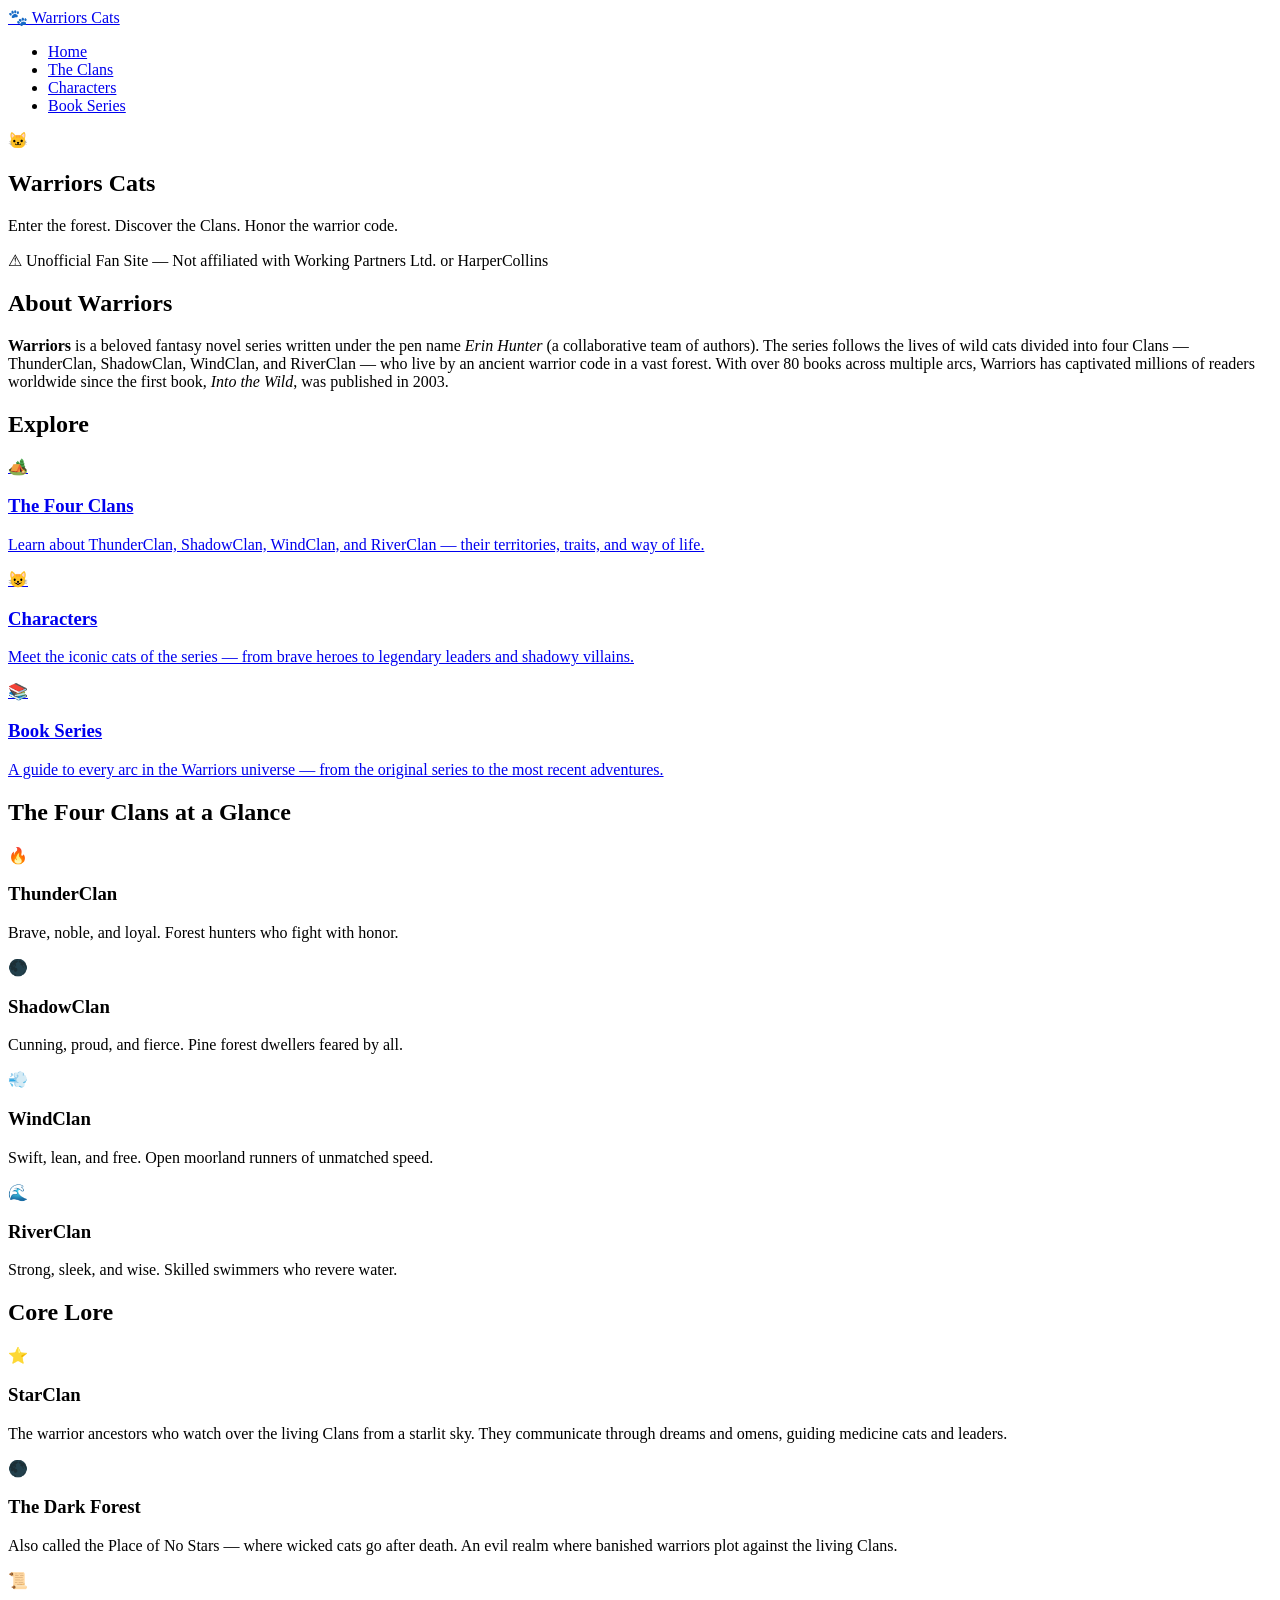
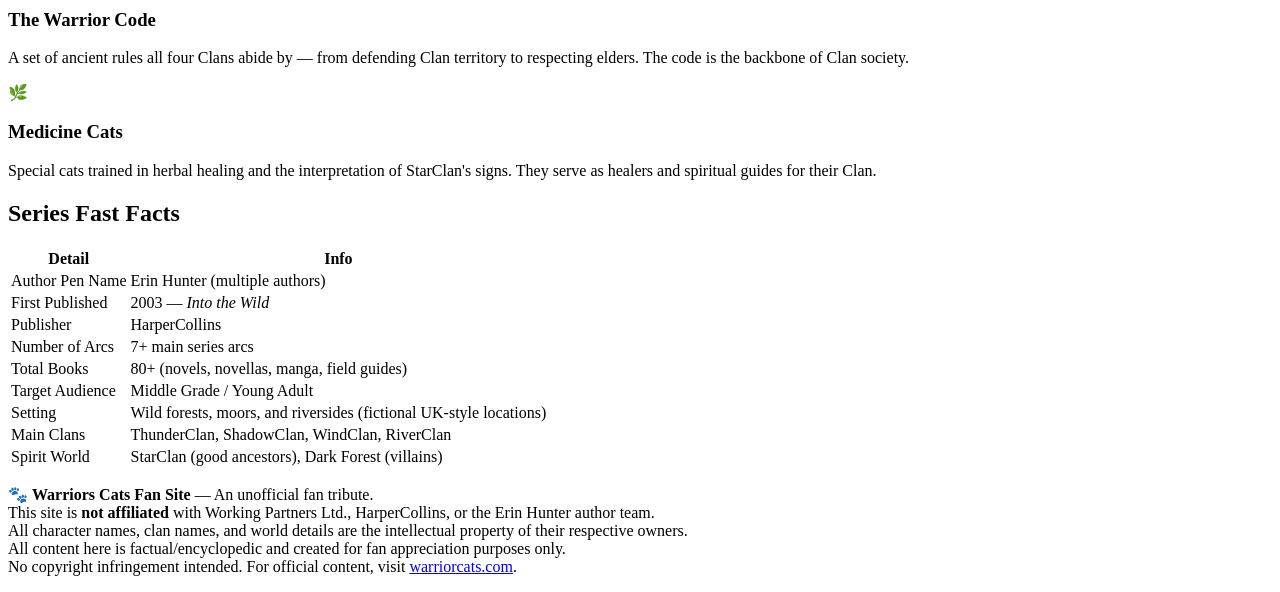
==== index.html @ 708c896c "Add Warriors Cats fan site files" ====
<!DOCTYPE html>
<html lang="en">
<head>
  <meta charset="UTF-8" />
  <meta name="viewport" content="width=device-width, initial-scale=1.0" />
  <title>Warriors Cats — Unofficial Fan Site</title>
  <link rel="stylesheet" href="style.css" />
</head>
<body>

  <!-- ======= HEADER / NAV ======= -->
  <header>
    <nav>
      <a class="nav-logo" href="index.html">
        <span class="paw">🐾</span> Warriors Cats
      </a>
      <ul>
        <li><a href="index.html" class="active">Home</a></li>
        <li><a href="clans.html">The Clans</a></li>
        <li><a href="characters.html">Characters</a></li>
        <li><a href="books.html">Book Series</a></li>
      </ul>
    </nav>
  </header>

  <!-- ======= HERO ======= -->
  <section class="hero">
    <span class="hero-icon">🐱</span>
    <h1>Warriors Cats</h1>
    <p class="subtitle">
      Enter the forest. Discover the Clans. Honor the warrior code.
    </p>
    <span class="disclaimer-badge">⚠ Unofficial Fan Site — Not affiliated with Working Partners Ltd. or HarperCollins</span>
  </section>

  <!-- ======= MAIN CONTENT ======= -->
  <main>

    <!-- ABOUT -->
    <section>
      <h2 class="section-title">About Warriors</h2>
      <p class="intro-text">
        <strong class="text-amber">Warriors</strong> is a beloved fantasy novel series written under the pen name
        <em>Erin Hunter</em> (a collaborative team of authors). The series follows the lives of wild cats divided
        into four Clans — ThunderClan, ShadowClan, WindClan, and RiverClan — who live by an ancient warrior code
        in a vast forest. With over 80 books across multiple arcs, Warriors has captivated millions of readers
        worldwide since the first book, <em>Into the Wild</em>, was published in 2003.
      </p>
    </section>

    <!-- EXPLORE SECTIONS -->
    <section>
      <h2 class="section-title">Explore</h2>
      <div class="card-grid">
        <a class="card" href="clans.html">
          <span class="card-icon">🏕️</span>
          <h3>The Four Clans</h3>
          <p>Learn about ThunderClan, ShadowClan, WindClan, and RiverClan — their territories, traits, and way of life.</p>
        </a>
        <a class="card" href="characters.html">
          <span class="card-icon">😺</span>
          <h3>Characters</h3>
          <p>Meet the iconic cats of the series — from brave heroes to legendary leaders and shadowy villains.</p>
        </a>
        <a class="card" href="books.html">
          <span class="card-icon">📚</span>
          <h3>Book Series</h3>
          <p>A guide to every arc in the Warriors universe — from the original series to the most recent adventures.</p>
        </a>
      </div>
    </section>

    <!-- CLAN QUICK REFERENCE -->
    <section>
      <h2 class="section-title">The Four Clans at a Glance</h2>
      <div class="clan-banner">
        <div class="clan-tile thunder-tile">
          <span class="clan-emblem">🔥</span>
          <h3>ThunderClan</h3>
          <p>Brave, noble, and loyal. Forest hunters who fight with honor.</p>
        </div>
        <div class="clan-tile shadow-tile">
          <span class="clan-emblem">🌑</span>
          <h3>ShadowClan</h3>
          <p>Cunning, proud, and fierce. Pine forest dwellers feared by all.</p>
        </div>
        <div class="clan-tile wind-tile">
          <span class="clan-emblem">💨</span>
          <h3>WindClan</h3>
          <p>Swift, lean, and free. Open moorland runners of unmatched speed.</p>
        </div>
        <div class="clan-tile river-tile">
          <span class="clan-emblem">🌊</span>
          <h3>RiverClan</h3>
          <p>Strong, sleek, and wise. Skilled swimmers who revere water.</p>
        </div>
      </div>
    </section>

    <!-- KEY LORE -->
    <section>
      <h2 class="section-title">Core Lore</h2>
      <div class="card-grid">
        <div class="card">
          <span class="card-icon">⭐</span>
          <h3>StarClan</h3>
          <p>The warrior ancestors who watch over the living Clans from a starlit sky. They communicate through dreams and omens, guiding medicine cats and leaders.</p>
        </div>
        <div class="card">
          <span class="card-icon">🌑</span>
          <h3>The Dark Forest</h3>
          <p>Also called the Place of No Stars — where wicked cats go after death. An evil realm where banished warriors plot against the living Clans.</p>
        </div>
        <div class="card">
          <span class="card-icon">📜</span>
          <h3>The Warrior Code</h3>
          <p>A set of ancient rules all four Clans abide by — from defending Clan territory to respecting elders. The code is the backbone of Clan society.</p>
        </div>
        <div class="card">
          <span class="card-icon">🌿</span>
          <h3>Medicine Cats</h3>
          <p>Special cats trained in herbal healing and the interpretation of StarClan's signs. They serve as healers and spiritual guides for their Clan.</p>
        </div>
      </div>
    </section>

    <!-- FAST FACTS -->
    <section>
      <h2 class="section-title">Series Fast Facts</h2>
      <table class="info-table">
        <thead>
          <tr>
            <th>Detail</th>
            <th>Info</th>
          </tr>
        </thead>
        <tbody>
          <tr><td>Author Pen Name</td><td>Erin Hunter (multiple authors)</td></tr>
          <tr><td>First Published</td><td>2003 — <em>Into the Wild</em></td></tr>
          <tr><td>Publisher</td><td>HarperCollins</td></tr>
          <tr><td>Number of Arcs</td><td>7+ main series arcs</td></tr>
          <tr><td>Total Books</td><td>80+ (novels, novellas, manga, field guides)</td></tr>
          <tr><td>Target Audience</td><td>Middle Grade / Young Adult</td></tr>
          <tr><td>Setting</td><td>Wild forests, moors, and riversides (fictional UK-style locations)</td></tr>
          <tr><td>Main Clans</td><td>ThunderClan, ShadowClan, WindClan, RiverClan</td></tr>
          <tr><td>Spirit World</td><td>StarClan (good ancestors), Dark Forest (villains)</td></tr>
        </tbody>
      </table>
    </section>

  </main>

  <!-- ======= FOOTER ======= -->
  <footer>
    <p>
      🐾 <strong>Warriors Cats Fan Site</strong> — An unofficial fan tribute.<br />
      This site is <strong>not affiliated</strong> with Working Partners Ltd., HarperCollins, or the Erin Hunter author team.<br />
      All character names, clan names, and world details are the intellectual property of their respective owners.<br />
      All content here is factual/encyclopedic and created for fan appreciation purposes only.<br />
      No copyright infringement intended. For official content, visit
      <a href="https://www.warriorcats.com" target="_blank" rel="noopener">warriorcats.com</a>.
    </p>
  </footer>

</body>
</html>
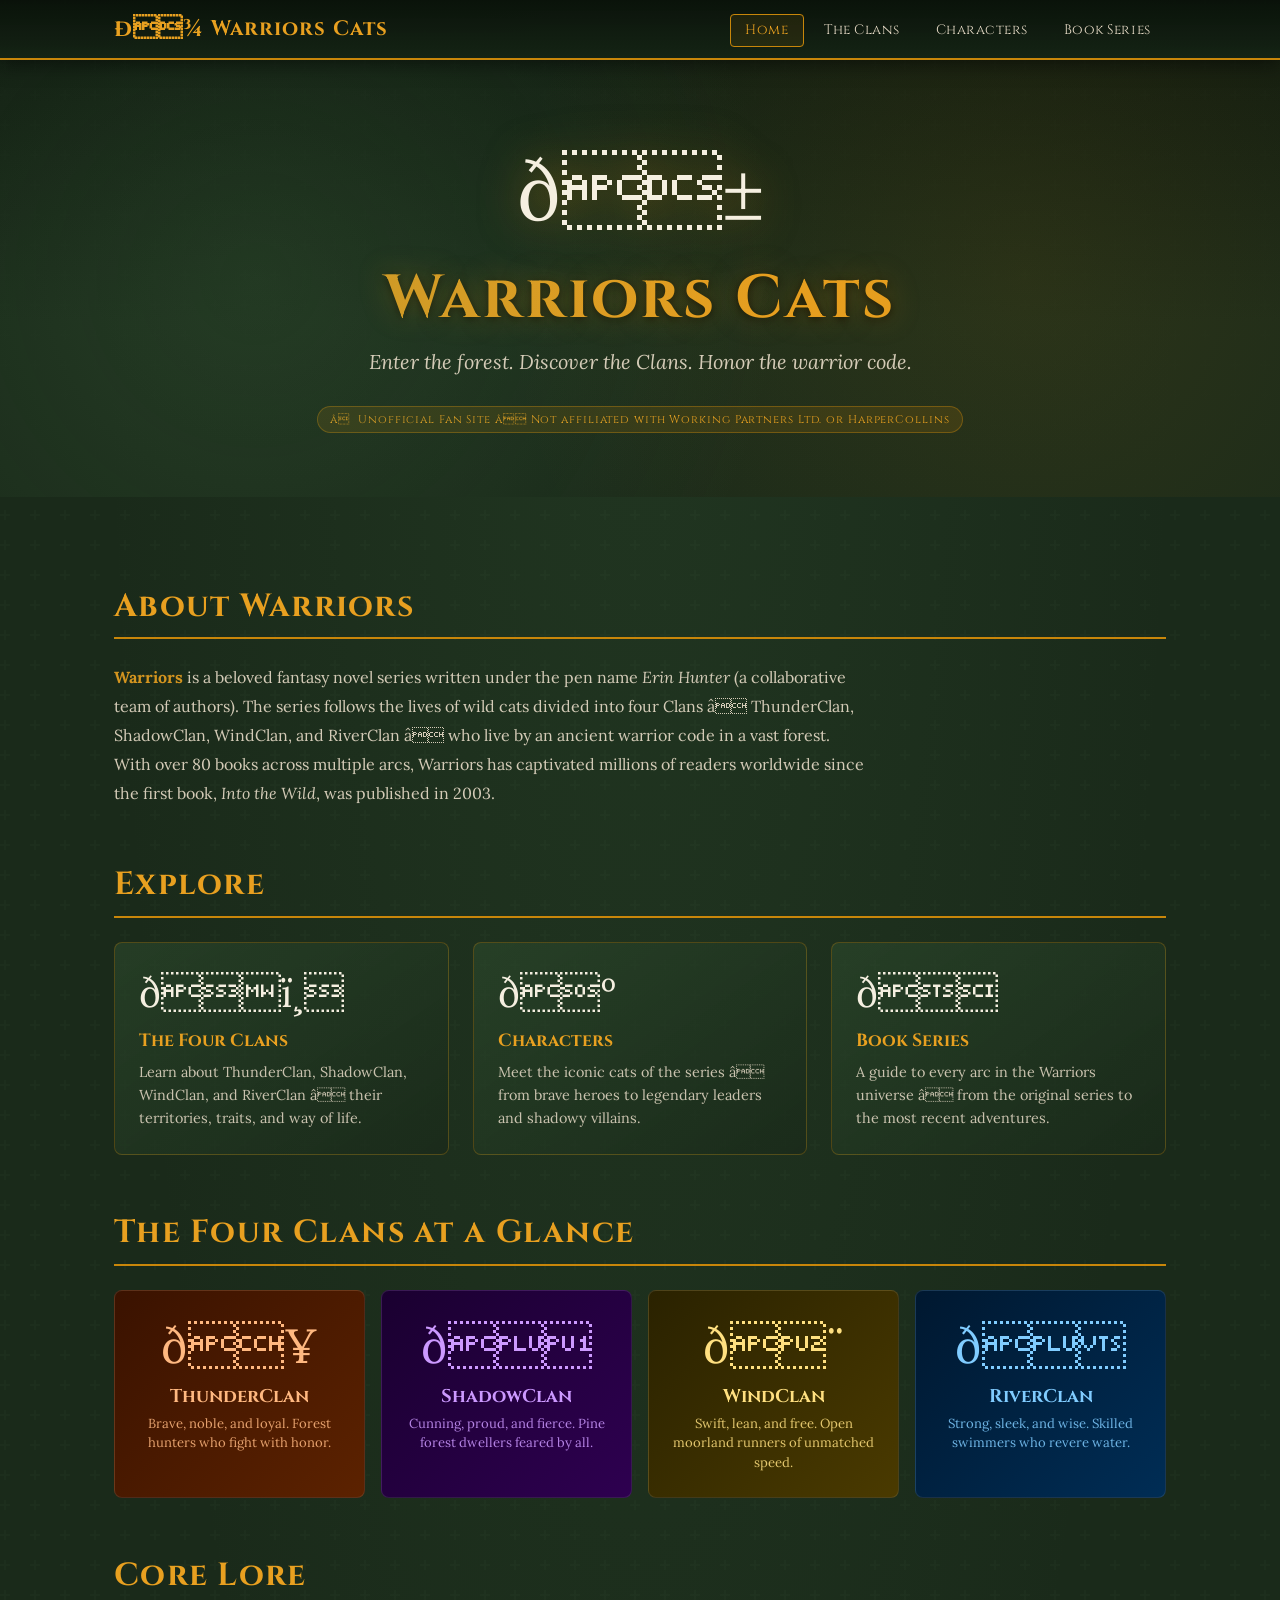
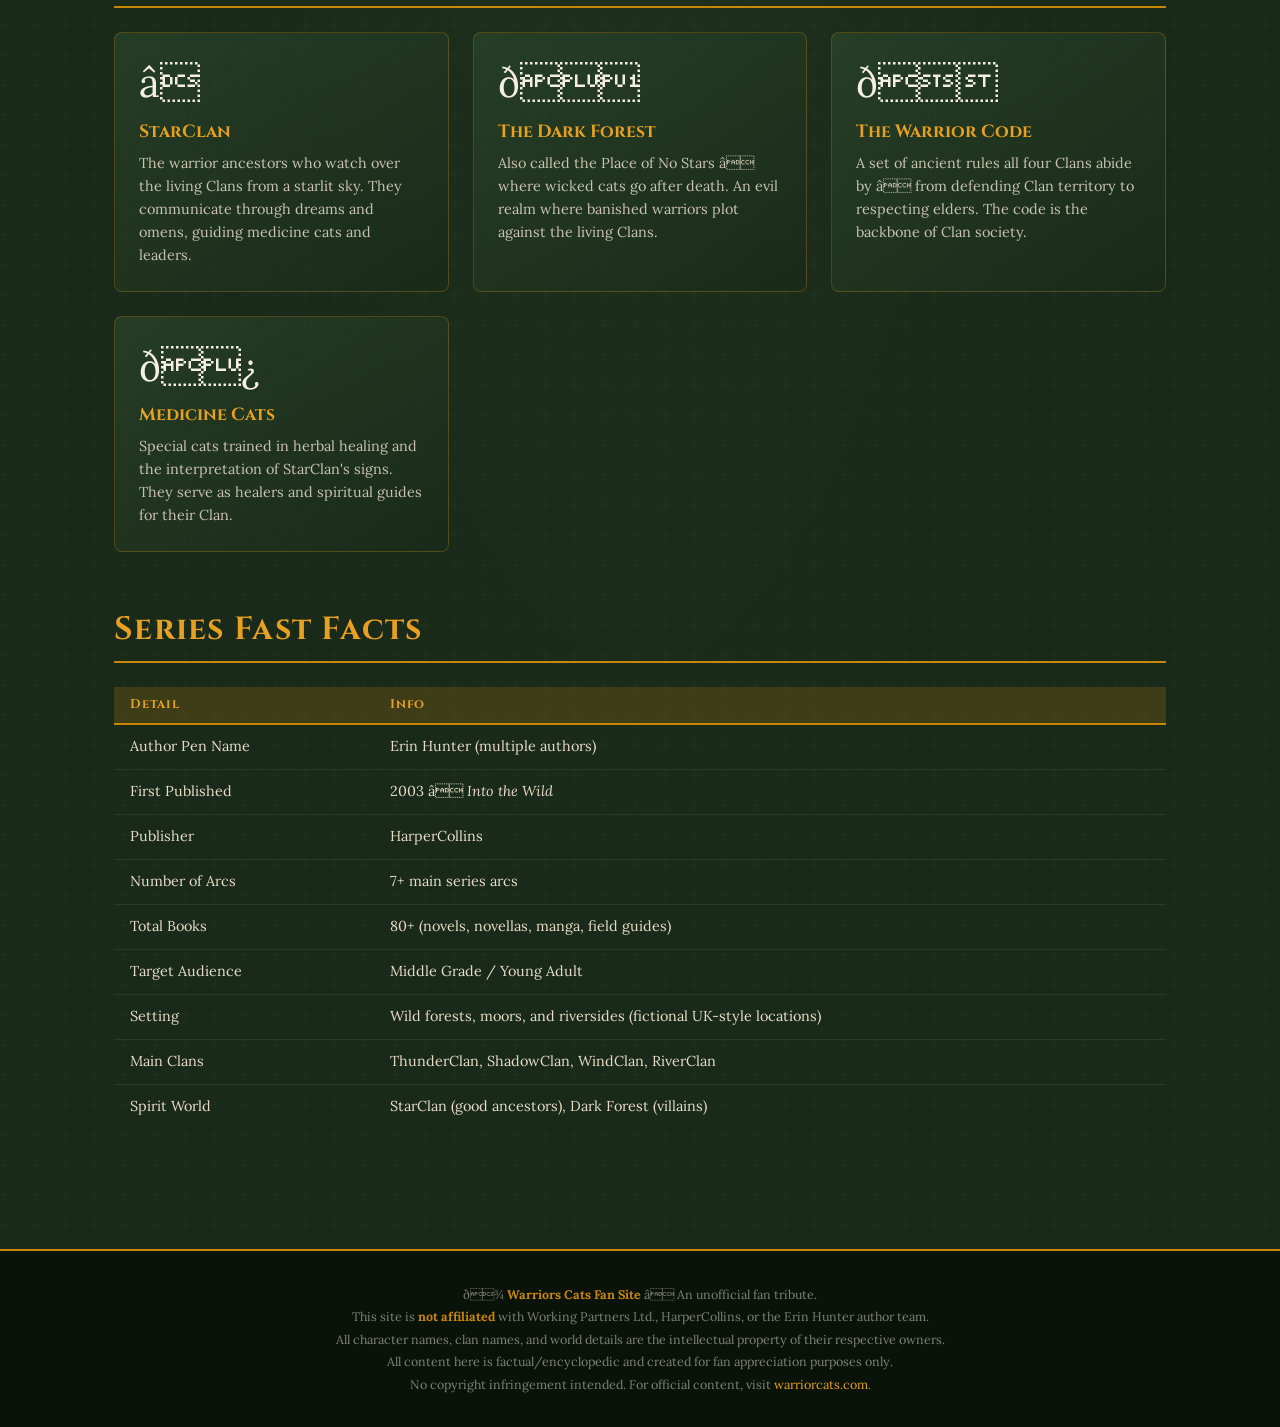
==== commit b1ce691c: "Remove cat emoji from hero; change ThunderClan emoji to ⚡" ====
--- a/index.html
+++ b/index.html
@@ -3,7 +3,7 @@
 <head>
   <meta charset="UTF-8" />
   <meta name="viewport" content="width=device-width, initial-scale=1.0" />
-  <title>Warriors Cats — Unofficial Fan Site</title>
+  <title>Warriors Cats â Unofficial Fan Site</title>
   <link rel="stylesheet" href="style.css" />
 </head>
 <body>
@@ -12,7 +12,7 @@
   <header>
     <nav>
       <a class="nav-logo" href="index.html">
-        <span class="paw">🐾</span> Warriors Cats
+        <span class="paw">ð¾</span> Warriors Cats
       </a>
       <ul>
         <li><a href="index.html" class="active">Home</a></li>
@@ -25,12 +25,12 @@
 
   <!-- ======= HERO ======= -->
   <section class="hero">
-    <span class="hero-icon">🐱</span>
+    <span class="hero-icon">ð±</span>
     <h1>Warriors Cats</h1>
     <p class="subtitle">
       Enter the forest. Discover the Clans. Honor the warrior code.
     </p>
-    <span class="disclaimer-badge">⚠ Unofficial Fan Site — Not affiliated with Working Partners Ltd. or HarperCollins</span>
+    <span class="disclaimer-badge">â  Unofficial Fan Site â Not affiliated with Working Partners Ltd. or HarperCollins</span>
   </section>
 
   <!-- ======= MAIN CONTENT ======= -->
@@ -42,7 +42,7 @@
       <p class="intro-text">
         <strong class="text-amber">Warriors</strong> is a beloved fantasy novel series written under the pen name
         <em>Erin Hunter</em> (a collaborative team of authors). The series follows the lives of wild cats divided
-        into four Clans — ThunderClan, ShadowClan, WindClan, and RiverClan — who live by an ancient warrior code
+        into four Clans â ThunderClan, ShadowClan, WindClan, and RiverClan â who live by an ancient warrior code
         in a vast forest. With over 80 books across multiple arcs, Warriors has captivated millions of readers
         worldwide since the first book, <em>Into the Wild</em>, was published in 2003.
       </p>
@@ -53,19 +53,19 @@
       <h2 class="section-title">Explore</h2>
       <div class="card-grid">
         <a class="card" href="clans.html">
-          <span class="card-icon">🏕️</span>
+          <span class="card-icon">ðï¸</span>
           <h3>The Four Clans</h3>
-          <p>Learn about ThunderClan, ShadowClan, WindClan, and RiverClan — their territories, traits, and way of life.</p>
+          <p>Learn about ThunderClan, ShadowClan, WindClan, and RiverClan â their territories, traits, and way of life.</p>
         </a>
         <a class="card" href="characters.html">
-          <span class="card-icon">😺</span>
+          <span class="card-icon">ðº</span>
           <h3>Characters</h3>
-          <p>Meet the iconic cats of the series — from brave heroes to legendary leaders and shadowy villains.</p>
+          <p>Meet the iconic cats of the series â from brave heroes to legendary leaders and shadowy villains.</p>
         </a>
         <a class="card" href="books.html">
-          <span class="card-icon">📚</span>
+          <span class="card-icon">ð</span>
           <h3>Book Series</h3>
-          <p>A guide to every arc in the Warriors universe — from the original series to the most recent adventures.</p>
+          <p>A guide to every arc in the Warriors universe â from the original series to the most recent adventures.</p>
         </a>
       </div>
     </section>
@@ -75,22 +75,22 @@
       <h2 class="section-title">The Four Clans at a Glance</h2>
       <div class="clan-banner">
         <div class="clan-tile thunder-tile">
-          <span class="clan-emblem">🔥</span>
+          <span class="clan-emblem">ð¥</span>
           <h3>ThunderClan</h3>
           <p>Brave, noble, and loyal. Forest hunters who fight with honor.</p>
         </div>
         <div class="clan-tile shadow-tile">
-          <span class="clan-emblem">🌑</span>
+          <span class="clan-emblem">ð</span>
           <h3>ShadowClan</h3>
           <p>Cunning, proud, and fierce. Pine forest dwellers feared by all.</p>
         </div>
         <div class="clan-tile wind-tile">
-          <span class="clan-emblem">💨</span>
+          <span class="clan-emblem">ð¨</span>
           <h3>WindClan</h3>
           <p>Swift, lean, and free. Open moorland runners of unmatched speed.</p>
         </div>
         <div class="clan-tile river-tile">
-          <span class="clan-emblem">🌊</span>
+          <span class="clan-emblem">ð</span>
           <h3>RiverClan</h3>
           <p>Strong, sleek, and wise. Skilled swimmers who revere water.</p>
         </div>
@@ -102,22 +102,22 @@
       <h2 class="section-title">Core Lore</h2>
       <div class="card-grid">
         <div class="card">
-          <span class="card-icon">⭐</span>
+          <span class="card-icon">â­</span>
           <h3>StarClan</h3>
           <p>The warrior ancestors who watch over the living Clans from a starlit sky. They communicate through dreams and omens, guiding medicine cats and leaders.</p>
         </div>
         <div class="card">
-          <span class="card-icon">🌑</span>
+          <span class="card-icon">ð</span>
           <h3>The Dark Forest</h3>
-          <p>Also called the Place of No Stars — where wicked cats go after death. An evil realm where banished warriors plot against the living Clans.</p>
+          <p>Also called the Place of No Stars â where wicked cats go after death. An evil realm where banished warriors plot against the living Clans.</p>
         </div>
         <div class="card">
-          <span class="card-icon">📜</span>
+          <span class="card-icon">ð</span>
           <h3>The Warrior Code</h3>
-          <p>A set of ancient rules all four Clans abide by — from defending Clan territory to respecting elders. The code is the backbone of Clan society.</p>
+          <p>A set of ancient rules all four Clans abide by â from defending Clan territory to respecting elders. The code is the backbone of Clan society.</p>
         </div>
         <div class="card">
-          <span class="card-icon">🌿</span>
+          <span class="card-icon">ð¿</span>
           <h3>Medicine Cats</h3>
           <p>Special cats trained in herbal healing and the interpretation of StarClan's signs. They serve as healers and spiritual guides for their Clan.</p>
         </div>
@@ -136,7 +136,7 @@
         </thead>
         <tbody>
           <tr><td>Author Pen Name</td><td>Erin Hunter (multiple authors)</td></tr>
-          <tr><td>First Published</td><td>2003 — <em>Into the Wild</em></td></tr>
+          <tr><td>First Published</td><td>2003 â <em>Into the Wild</em></td></tr>
           <tr><td>Publisher</td><td>HarperCollins</td></tr>
           <tr><td>Number of Arcs</td><td>7+ main series arcs</td></tr>
           <tr><td>Total Books</td><td>80+ (novels, novellas, manga, field guides)</td></tr>
@@ -153,7 +153,7 @@
   <!-- ======= FOOTER ======= -->
   <footer>
     <p>
-      🐾 <strong>Warriors Cats Fan Site</strong> — An unofficial fan tribute.<br />
+      ð¾ <strong>Warriors Cats Fan Site</strong> â An unofficial fan tribute.<br />
       This site is <strong>not affiliated</strong> with Working Partners Ltd., HarperCollins, or the Erin Hunter author team.<br />
       All character names, clan names, and world details are the intellectual property of their respective owners.<br />
       All content here is factual/encyclopedic and created for fan appreciation purposes only.<br />
--- a/style.css
+++ b/style.css
@@ -0,0 +1,464 @@
+/* ============================================
+   Warriors Cats Fan Site — Shared Stylesheet
+   Unofficial Fan Site | Not affiliated with
+   Working Partners Ltd. or HarperCollins
+   ============================================ */
+
+@import url('https://fonts.googleapis.com/css2?family=Cinzel:wght@400;600;700&family=Lora:ital,wght@0,400;0,600;1,400&display=swap');
+
+/* ---- CSS Variables ---- */
+:root {
+  --forest-dark: #1a2a1a;
+  --forest-mid: #2d4a2d;
+  --forest-light: #4a7c4a;
+  --amber: #c8860a;
+  --amber-light: #e8a020;
+  --cream: #f5efe0;
+  --parchment: #e8dcc8;
+  --text-dark: #1c1408;
+  --text-mid: #3a2e1a;
+  --thunder: #e85c00;
+  --shadow: #4a0080;
+  --wind: #c8a000;
+  --river: #0066aa;
+  --starClan: #8866cc;
+}
+
+/* ---- Reset & Base ---- */
+*, *::before, *::after { box-sizing: border-box; margin: 0; padding: 0; }
+
+html { scroll-behavior: smooth; }
+
+body {
+  font-family: 'Lora', Georgia, serif;
+  background-color: var(--forest-dark);
+  color: var(--cream);
+  min-height: 100vh;
+  background-image:
+    radial-gradient(ellipse at top, rgba(74, 124, 74, 0.15) 0%, transparent 60%),
+    url("data:image/svg+xml,%3Csvg width='60' height='60' viewBox='0 0 60 60' xmlns='http://www.w3.org/2000/svg'%3E%3Cg fill='none' fill-rule='evenodd'%3E%3Cg fill='%234a7c4a' fill-opacity='0.05'%3E%3Cpath d='M36 34v-4h-2v4h-4v2h4v4h2v-4h4v-2h-4zm0-30V0h-2v4h-4v2h4v4h2V6h4V4h-4zM6 34v-4H4v4H0v2h4v4h2v-4h4v-2H6zM6 4V0H4v4H0v2h4v4h2V6h4V4H6z'/%3E%3C/g%3E%3C/g%3E%3C/svg%3E");
+}
+
+/* ---- Navigation ---- */
+header {
+  background: linear-gradient(180deg, rgba(10,18,10,0.98) 0%, rgba(20,35,20,0.95) 100%);
+  border-bottom: 2px solid var(--amber);
+  position: sticky;
+  top: 0;
+  z-index: 100;
+  box-shadow: 0 4px 20px rgba(0,0,0,0.5);
+}
+
+nav {
+  max-width: 1100px;
+  margin: 0 auto;
+  display: flex;
+  align-items: center;
+  justify-content: space-between;
+  padding: 0.8rem 1.5rem;
+  flex-wrap: wrap;
+  gap: 0.5rem;
+}
+
+.nav-logo {
+  font-family: 'Cinzel', serif;
+  font-size: 1.3rem;
+  font-weight: 700;
+  color: var(--amber-light);
+  text-decoration: none;
+  letter-spacing: 0.05em;
+  display: flex;
+  align-items: center;
+  gap: 0.5rem;
+}
+
+.nav-logo .paw { font-size: 1.5rem; }
+
+nav ul {
+  list-style: none;
+  display: flex;
+  gap: 0.3rem;
+  flex-wrap: wrap;
+}
+
+nav ul li a {
+  text-decoration: none;
+  color: var(--parchment);
+  font-family: 'Cinzel', serif;
+  font-size: 0.85rem;
+  letter-spacing: 0.04em;
+  padding: 0.4rem 0.9rem;
+  border-radius: 4px;
+  transition: all 0.25s ease;
+  border: 1px solid transparent;
+}
+
+nav ul li a:hover,
+nav ul li a.active {
+  color: var(--amber-light);
+  border-color: var(--amber);
+  background: rgba(200, 134, 10, 0.1);
+}
+
+/* ---- Hero Banner ---- */
+.hero {
+  position: relative;
+  text-align: center;
+  padding: 5rem 1.5rem 4rem;
+  background: linear-gradient(180deg,
+    rgba(10,18,10,0.6) 0%,
+    rgba(26,42,26,0.8) 60%,
+    var(--forest-dark) 100%);
+  overflow: hidden;
+}
+
+.hero::before {
+  content: '';
+  position: absolute;
+  inset: 0;
+  background:
+    radial-gradient(circle at 20% 50%, rgba(74,124,74,0.2) 0%, transparent 50%),
+    radial-gradient(circle at 80% 50%, rgba(200,134,10,0.1) 0%, transparent 50%);
+  pointer-events: none;
+}
+
+.hero-icon {
+  font-size: 5rem;
+  display: block;
+  margin-bottom: 1rem;
+  filter: drop-shadow(0 0 20px rgba(200,134,10,0.5));
+  animation: float 4s ease-in-out infinite;
+}
+
+@keyframes float {
+  0%, 100% { transform: translateY(0); }
+  50% { transform: translateY(-10px); }
+}
+
+.hero h1 {
+  font-family: 'Cinzel', serif;
+  font-size: clamp(2rem, 6vw, 3.8rem);
+  font-weight: 700;
+  color: var(--amber-light);
+  text-shadow: 0 0 30px rgba(200,134,10,0.4), 0 2px 8px rgba(0,0,0,0.8);
+  margin-bottom: 0.6rem;
+  letter-spacing: 0.05em;
+}
+
+.hero .subtitle {
+  font-size: clamp(1rem, 2.5vw, 1.25rem);
+  color: var(--parchment);
+  font-style: italic;
+  max-width: 600px;
+  margin: 0 auto 1.5rem;
+  opacity: 0.9;
+}
+
+.disclaimer-badge {
+  display: inline-block;
+  background: rgba(200,134,10,0.15);
+  border: 1px solid rgba(200,134,10,0.4);
+  color: var(--amber-light);
+  font-size: 0.7rem;
+  font-family: 'Cinzel', serif;
+  letter-spacing: 0.08em;
+  padding: 0.3rem 0.8rem;
+  border-radius: 20px;
+  margin-top: 0.5rem;
+}
+
+/* ---- Main Content ---- */
+main {
+  max-width: 1100px;
+  margin: 0 auto;
+  padding: 2rem 1.5rem 4rem;
+}
+
+section {
+  margin-bottom: 3.5rem;
+}
+
+.section-title {
+  font-family: 'Cinzel', serif;
+  font-size: clamp(1.4rem, 3vw, 2rem);
+  color: var(--amber-light);
+  border-bottom: 2px solid var(--amber);
+  padding-bottom: 0.6rem;
+  margin-bottom: 1.5rem;
+  letter-spacing: 0.04em;
+}
+
+/* ---- Cards ---- */
+.card-grid {
+  display: grid;
+  grid-template-columns: repeat(auto-fill, minmax(260px, 1fr));
+  gap: 1.5rem;
+}
+
+.card {
+  background: linear-gradient(145deg, rgba(45,74,45,0.6), rgba(26,42,26,0.8));
+  border: 1px solid rgba(200,134,10,0.3);
+  border-radius: 8px;
+  padding: 1.5rem;
+  transition: all 0.3s ease;
+  text-decoration: none;
+  color: inherit;
+  display: block;
+}
+
+.card:hover {
+  border-color: var(--amber);
+  transform: translateY(-4px);
+  box-shadow: 0 8px 30px rgba(0,0,0,0.4), 0 0 20px rgba(200,134,10,0.15);
+  background: linear-gradient(145deg, rgba(60,100,60,0.7), rgba(40,60,40,0.9));
+}
+
+.card-icon { font-size: 2.5rem; margin-bottom: 0.7rem; display: block; }
+
+.card h3 {
+  font-family: 'Cinzel', serif;
+  font-size: 1.1rem;
+  color: var(--amber-light);
+  margin-bottom: 0.5rem;
+}
+
+.card p {
+  font-size: 0.9rem;
+  color: var(--parchment);
+  line-height: 1.6;
+  opacity: 0.85;
+}
+
+/* ---- Clan Color Accents ---- */
+.clan-thunder { border-left: 4px solid var(--thunder); }
+.clan-shadow  { border-left: 4px solid var(--shadow); }
+.clan-wind    { border-left: 4px solid var(--wind); }
+.clan-river   { border-left: 4px solid var(--river); }
+.clan-star    { border-left: 4px solid var(--starClan); }
+
+/* ---- Clan Banner ---- */
+.clan-banner {
+  display: grid;
+  grid-template-columns: repeat(auto-fill, minmax(220px, 1fr));
+  gap: 1rem;
+  margin-bottom: 2rem;
+}
+
+.clan-tile {
+  border-radius: 8px;
+  padding: 1.5rem 1.2rem;
+  text-align: center;
+  border: 1px solid rgba(255,255,255,0.1);
+  transition: transform 0.2s ease, box-shadow 0.2s ease;
+}
+
+.clan-tile:hover {
+  transform: scale(1.03);
+  box-shadow: 0 6px 20px rgba(0,0,0,0.5);
+}
+
+.clan-tile .clan-emblem { font-size: 3rem; display: block; margin-bottom: 0.5rem; }
+.clan-tile h3 { font-family: 'Cinzel', serif; font-size: 1.15rem; margin-bottom: 0.3rem; }
+.clan-tile p  { font-size: 0.82rem; opacity: 0.85; line-height: 1.5; }
+
+.thunder-tile { background: linear-gradient(135deg, #3a1200, #5c2200); color: #ffb880; }
+.shadow-tile  { background: linear-gradient(135deg, #1a0030, #2e0050); color: #cc99ff; }
+.wind-tile    { background: linear-gradient(135deg, #2a2200, #4a3a00); color: #ffe080; }
+.river-tile   { background: linear-gradient(135deg, #001830, #002d55); color: #80ccff; }
+
+/* ---- Info Table ---- */
+.info-table {
+  width: 100%;
+  border-collapse: collapse;
+  font-size: 0.9rem;
+}
+
+.info-table th {
+  font-family: 'Cinzel', serif;
+  background: rgba(200,134,10,0.2);
+  color: var(--amber-light);
+  padding: 0.6rem 1rem;
+  text-align: left;
+  border-bottom: 2px solid var(--amber);
+  font-size: 0.8rem;
+  letter-spacing: 0.06em;
+}
+
+.info-table td {
+  padding: 0.7rem 1rem;
+  border-bottom: 1px solid rgba(255,255,255,0.07);
+  color: var(--parchment);
+  vertical-align: top;
+  line-height: 1.5;
+}
+
+.info-table tr:last-child td { border-bottom: none; }
+.info-table tr:hover td { background: rgba(255,255,255,0.03); }
+
+/* ---- Character Profile Card ---- */
+.char-grid {
+  display: grid;
+  grid-template-columns: repeat(auto-fill, minmax(280px, 1fr));
+  gap: 1.5rem;
+}
+
+.char-card {
+  background: rgba(30, 48, 30, 0.8);
+  border: 1px solid rgba(200,134,10,0.3);
+  border-radius: 10px;
+  padding: 1.4rem;
+  transition: all 0.3s ease;
+}
+
+.char-card:hover {
+  border-color: var(--amber);
+  box-shadow: 0 6px 24px rgba(0,0,0,0.4);
+  transform: translateY(-3px);
+}
+
+.char-header {
+  display: flex;
+  align-items: center;
+  gap: 1rem;
+  margin-bottom: 1rem;
+  padding-bottom: 0.8rem;
+  border-bottom: 1px solid rgba(200,134,10,0.2);
+}
+
+.char-emoji { font-size: 2.8rem; }
+
+.char-header h3 {
+  font-family: 'Cinzel', serif;
+  font-size: 1.05rem;
+  color: var(--amber-light);
+}
+
+.char-header .char-rank {
+  font-size: 0.75rem;
+  color: var(--parchment);
+  opacity: 0.7;
+  font-style: italic;
+}
+
+.char-facts { list-style: none; }
+
+.char-facts li {
+  display: flex;
+  gap: 0.5rem;
+  font-size: 0.85rem;
+  padding: 0.3rem 0;
+  color: var(--parchment);
+  border-bottom: 1px solid rgba(255,255,255,0.05);
+}
+
+.char-facts li:last-child { border-bottom: none; }
+
+.char-facts .label {
+  color: var(--amber);
+  font-weight: 600;
+  min-width: 80px;
+  flex-shrink: 0;
+}
+
+/* ---- Book Arc Cards ---- */
+.arc-card {
+  background: linear-gradient(145deg, rgba(45,74,45,0.5), rgba(20,35,20,0.8));
+  border: 1px solid rgba(200,134,10,0.25);
+  border-radius: 10px;
+  padding: 1.5rem;
+  margin-bottom: 1.5rem;
+}
+
+.arc-card h3 {
+  font-family: 'Cinzel', serif;
+  font-size: 1.2rem;
+  color: var(--amber-light);
+  margin-bottom: 0.3rem;
+}
+
+.arc-meta {
+  font-size: 0.8rem;
+  color: var(--amber);
+  font-style: italic;
+  margin-bottom: 0.8rem;
+}
+
+.arc-desc {
+  font-size: 0.9rem;
+  color: var(--parchment);
+  line-height: 1.7;
+  margin-bottom: 1rem;
+  opacity: 0.9;
+}
+
+.book-list {
+  display: flex;
+  flex-wrap: wrap;
+  gap: 0.4rem;
+}
+
+.book-tag {
+  background: rgba(200,134,10,0.15);
+  border: 1px solid rgba(200,134,10,0.35);
+  color: var(--parchment);
+  font-size: 0.75rem;
+  padding: 0.25rem 0.6rem;
+  border-radius: 4px;
+}
+
+/* ---- Footer ---- */
+footer {
+  background: rgba(10,18,10,0.95);
+  border-top: 2px solid var(--amber);
+  text-align: center;
+  padding: 2rem 1.5rem;
+  font-size: 0.78rem;
+  color: rgba(245,239,224,0.5);
+  line-height: 1.8;
+}
+
+footer strong { color: var(--amber); }
+
+footer a { color: var(--amber-light); text-decoration: none; }
+footer a:hover { text-decoration: underline; }
+
+/* ---- Utility ---- */
+.text-amber { color: var(--amber-light); }
+.text-italic { font-style: italic; }
+.mt-sm { margin-top: 0.8rem; }
+.mt-md { margin-top: 1.5rem; }
+
+.intro-text {
+  max-width: 750px;
+  line-height: 1.8;
+  color: var(--parchment);
+  font-size: 1rem;
+  opacity: 0.9;
+  margin-bottom: 2rem;
+}
+
+.tag {
+  display: inline-block;
+  font-size: 0.72rem;
+  font-family: 'Cinzel', serif;
+  letter-spacing: 0.06em;
+  padding: 0.2rem 0.6rem;
+  border-radius: 3px;
+  margin-right: 0.3rem;
+  margin-bottom: 0.3rem;
+}
+
+.tag-thunder { background: rgba(232,92,0,0.2);  color: #ff9955; border: 1px solid rgba(232,92,0,0.4); }
+.tag-shadow  { background: rgba(74,0,128,0.25); color: #cc88ff; border: 1px solid rgba(74,0,128,0.5); }
+.tag-wind    { background: rgba(200,160,0,0.2); color: #ffe080; border: 1px solid rgba(200,160,0,0.4); }
+.tag-river   { background: rgba(0,102,170,0.25); color: #66bbff; border: 1px solid rgba(0,102,170,0.5); }
+.tag-star    { background: rgba(136,102,204,0.2); color: #bb99ff; border: 1px solid rgba(136,102,204,0.4); }
+.tag-rogue   { background: rgba(100,80,60,0.3); color: #ccaa88; border: 1px solid rgba(100,80,60,0.5); }
+
+/* ---- Responsive ---- */
+@media (max-width: 600px) {
+  nav { flex-direction: column; align-items: flex-start; }
+  nav ul { gap: 0.2rem; }
+  .hero { padding: 3rem 1rem 2.5rem; }
+  .card-grid, .char-grid, .clan-banner { grid-template-columns: 1fr; }
+}
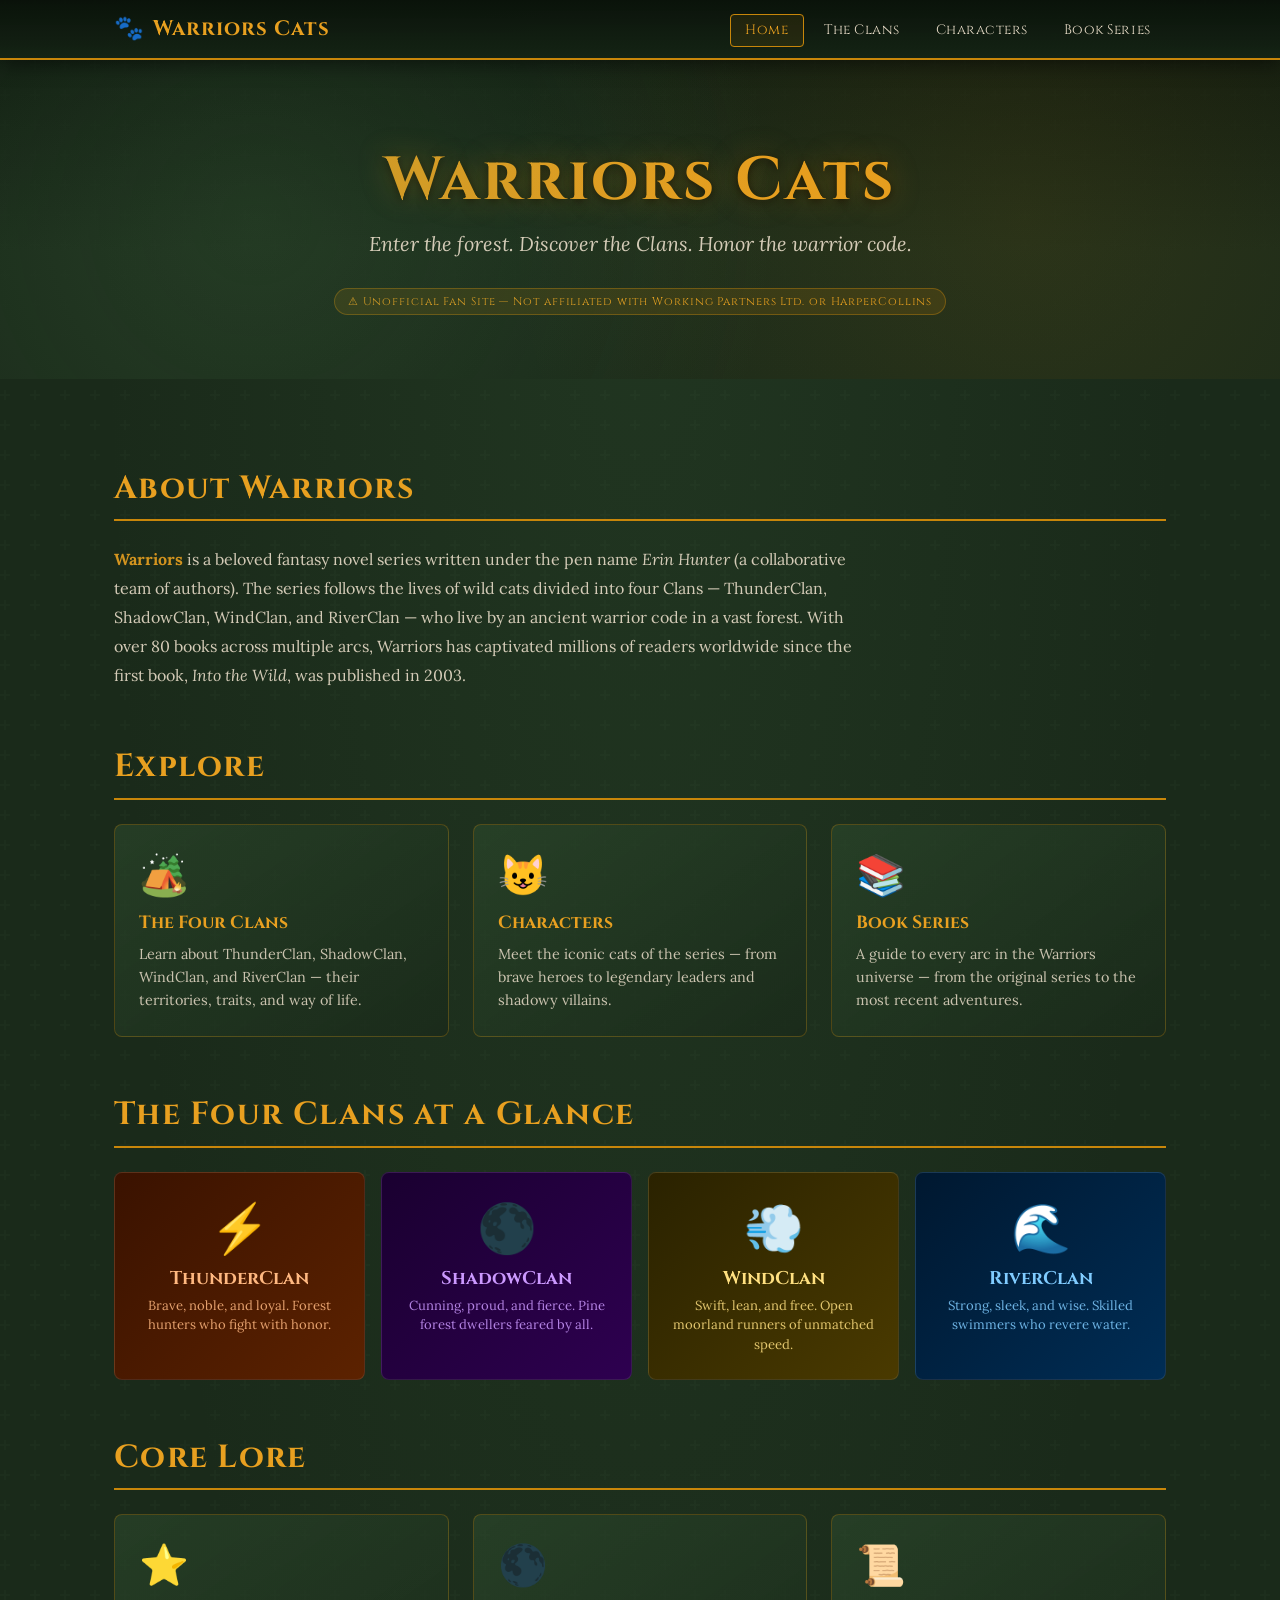
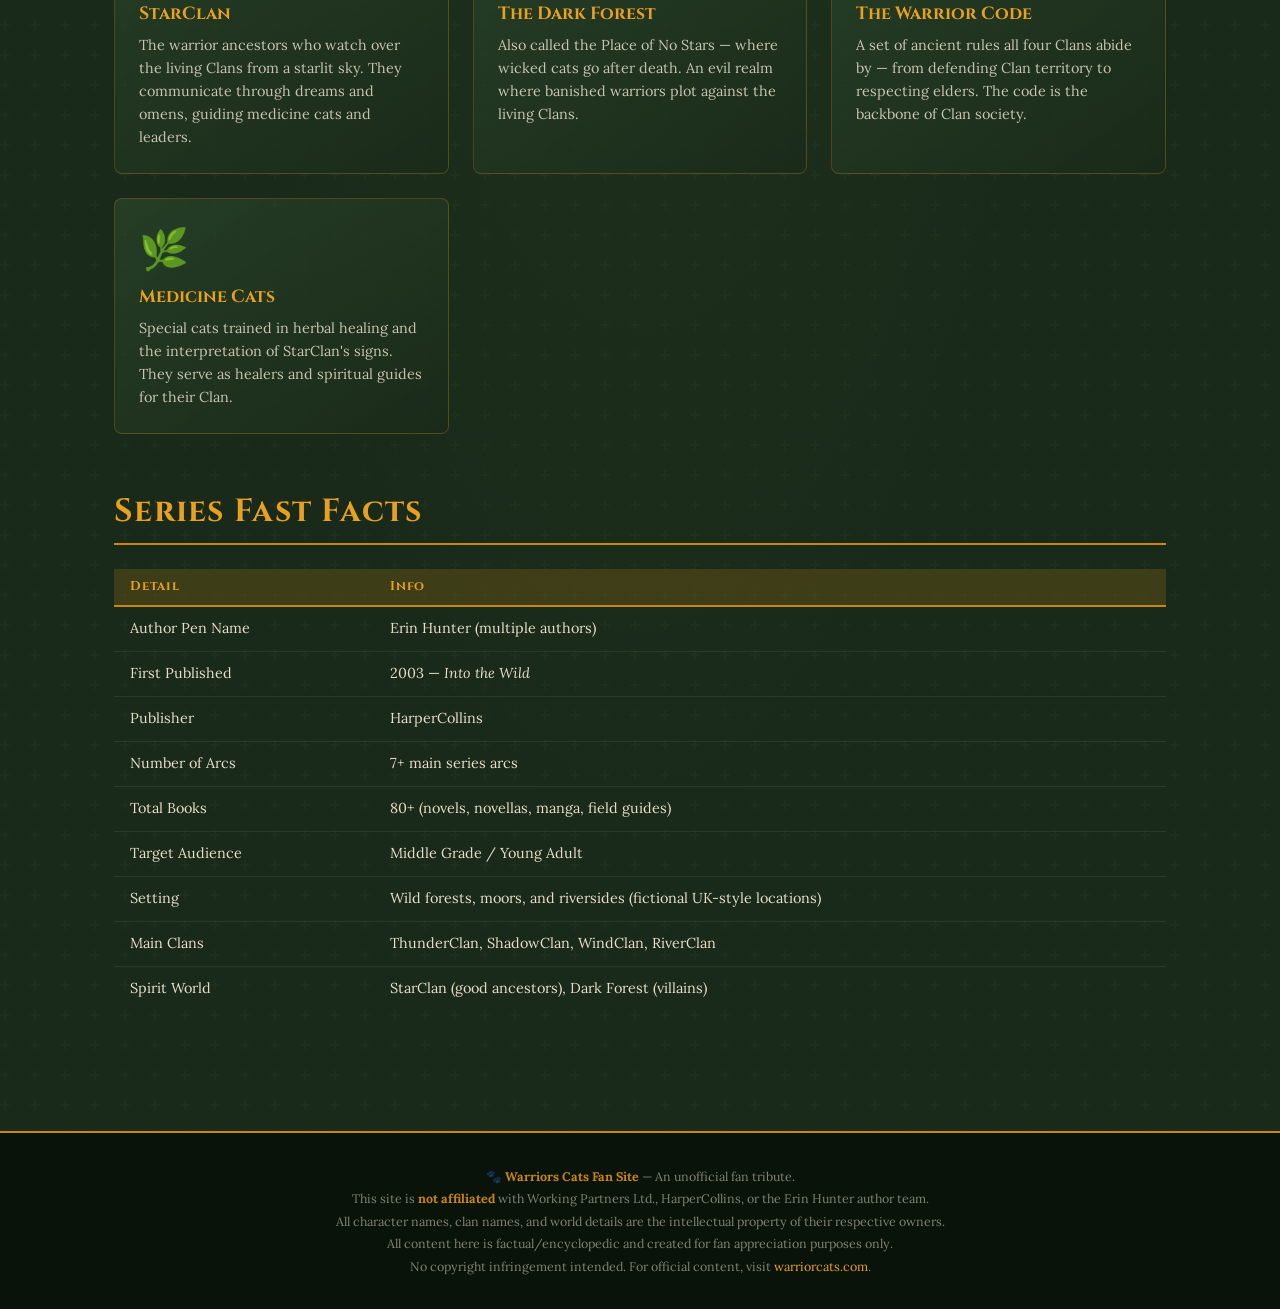
==== commit 4128b116: "Fix emojis: proper UTF-8 encoding" ====
--- a/index.html
+++ b/index.html
@@ -3,7 +3,7 @@
 <head>
   <meta charset="UTF-8" />
   <meta name="viewport" content="width=device-width, initial-scale=1.0" />
-  <title>Warriors Cats â Unofficial Fan Site</title>
+  <title>Warriors Cats — Unofficial Fan Site</title>
   <link rel="stylesheet" href="style.css" />
 </head>
 <body>
@@ -12,7 +12,7 @@
   <header>
     <nav>
       <a class="nav-logo" href="index.html">
-        <span class="paw">ð¾</span> Warriors Cats
+        <span class="paw">🐾</span> Warriors Cats
       </a>
       <ul>
         <li><a href="index.html" class="active">Home</a></li>
@@ -25,12 +25,11 @@
 
   <!-- ======= HERO ======= -->
   <section class="hero">
-    <span class="hero-icon">ð±</span>
     <h1>Warriors Cats</h1>
     <p class="subtitle">
       Enter the forest. Discover the Clans. Honor the warrior code.
     </p>
-    <span class="disclaimer-badge">â  Unofficial Fan Site â Not affiliated with Working Partners Ltd. or HarperCollins</span>
+    <span class="disclaimer-badge">⚠ Unofficial Fan Site — Not affiliated with Working Partners Ltd. or HarperCollins</span>
   </section>
 
   <!-- ======= MAIN CONTENT ======= -->
@@ -42,7 +41,7 @@
       <p class="intro-text">
         <strong class="text-amber">Warriors</strong> is a beloved fantasy novel series written under the pen name
         <em>Erin Hunter</em> (a collaborative team of authors). The series follows the lives of wild cats divided
-        into four Clans â ThunderClan, ShadowClan, WindClan, and RiverClan â who live by an ancient warrior code
+        into four Clans — ThunderClan, ShadowClan, WindClan, and RiverClan — who live by an ancient warrior code
         in a vast forest. With over 80 books across multiple arcs, Warriors has captivated millions of readers
         worldwide since the first book, <em>Into the Wild</em>, was published in 2003.
       </p>
@@ -53,19 +52,19 @@
       <h2 class="section-title">Explore</h2>
       <div class="card-grid">
         <a class="card" href="clans.html">
-          <span class="card-icon">ðï¸</span>
+          <span class="card-icon">🏕️</span>
           <h3>The Four Clans</h3>
-          <p>Learn about ThunderClan, ShadowClan, WindClan, and RiverClan â their territories, traits, and way of life.</p>
+          <p>Learn about ThunderClan, ShadowClan, WindClan, and RiverClan — their territories, traits, and way of life.</p>
         </a>
         <a class="card" href="characters.html">
-          <span class="card-icon">ðº</span>
+          <span class="card-icon">😺</span>
           <h3>Characters</h3>
-          <p>Meet the iconic cats of the series â from brave heroes to legendary leaders and shadowy villains.</p>
+          <p>Meet the iconic cats of the series — from brave heroes to legendary leaders and shadowy villains.</p>
         </a>
         <a class="card" href="books.html">
-          <span class="card-icon">ð</span>
+          <span class="card-icon">📚</span>
           <h3>Book Series</h3>
-          <p>A guide to every arc in the Warriors universe â from the original series to the most recent adventures.</p>
+          <p>A guide to every arc in the Warriors universe — from the original series to the most recent adventures.</p>
         </a>
       </div>
     </section>
@@ -75,22 +74,22 @@
       <h2 class="section-title">The Four Clans at a Glance</h2>
       <div class="clan-banner">
         <div class="clan-tile thunder-tile">
-          <span class="clan-emblem">ð¥</span>
+          <span class="clan-emblem">⚡</span>
           <h3>ThunderClan</h3>
           <p>Brave, noble, and loyal. Forest hunters who fight with honor.</p>
         </div>
         <div class="clan-tile shadow-tile">
-          <span class="clan-emblem">ð</span>
+          <span class="clan-emblem">🌑</span>
           <h3>ShadowClan</h3>
           <p>Cunning, proud, and fierce. Pine forest dwellers feared by all.</p>
         </div>
         <div class="clan-tile wind-tile">
-          <span class="clan-emblem">ð¨</span>
+          <span class="clan-emblem">💨</span>
           <h3>WindClan</h3>
           <p>Swift, lean, and free. Open moorland runners of unmatched speed.</p>
         </div>
         <div class="clan-tile river-tile">
-          <span class="clan-emblem">ð</span>
+          <span class="clan-emblem">🌊</span>
           <h3>RiverClan</h3>
           <p>Strong, sleek, and wise. Skilled swimmers who revere water.</p>
         </div>
@@ -102,22 +101,22 @@
       <h2 class="section-title">Core Lore</h2>
       <div class="card-grid">
         <div class="card">
-          <span class="card-icon">â­</span>
+          <span class="card-icon">⭐</span>
           <h3>StarClan</h3>
           <p>The warrior ancestors who watch over the living Clans from a starlit sky. They communicate through dreams and omens, guiding medicine cats and leaders.</p>
         </div>
         <div class="card">
-          <span class="card-icon">ð</span>
+          <span class="card-icon">🌑</span>
           <h3>The Dark Forest</h3>
-          <p>Also called the Place of No Stars â where wicked cats go after death. An evil realm where banished warriors plot against the living Clans.</p>
+          <p>Also called the Place of No Stars — where wicked cats go after death. An evil realm where banished warriors plot against the living Clans.</p>
         </div>
         <div class="card">
-          <span class="card-icon">ð</span>
+          <span class="card-icon">📜</span>
           <h3>The Warrior Code</h3>
-          <p>A set of ancient rules all four Clans abide by â from defending Clan territory to respecting elders. The code is the backbone of Clan society.</p>
+          <p>A set of ancient rules all four Clans abide by — from defending Clan territory to respecting elders. The code is the backbone of Clan society.</p>
         </div>
         <div class="card">
-          <span class="card-icon">ð¿</span>
+          <span class="card-icon">🌿</span>
           <h3>Medicine Cats</h3>
           <p>Special cats trained in herbal healing and the interpretation of StarClan's signs. They serve as healers and spiritual guides for their Clan.</p>
         </div>
@@ -136,7 +135,7 @@
         </thead>
         <tbody>
           <tr><td>Author Pen Name</td><td>Erin Hunter (multiple authors)</td></tr>
-          <tr><td>First Published</td><td>2003 â <em>Into the Wild</em></td></tr>
+          <tr><td>First Published</td><td>2003 — <em>Into the Wild</em></td></tr>
           <tr><td>Publisher</td><td>HarperCollins</td></tr>
           <tr><td>Number of Arcs</td><td>7+ main series arcs</td></tr>
           <tr><td>Total Books</td><td>80+ (novels, novellas, manga, field guides)</td></tr>
@@ -153,7 +152,7 @@
   <!-- ======= FOOTER ======= -->
   <footer>
     <p>
-      ð¾ <strong>Warriors Cats Fan Site</strong> â An unofficial fan tribute.<br />
+      🐾 <strong>Warriors Cats Fan Site</strong> — An unofficial fan tribute.<br />
       This site is <strong>not affiliated</strong> with Working Partners Ltd., HarperCollins, or the Erin Hunter author team.<br />
       All character names, clan names, and world details are the intellectual property of their respective owners.<br />
       All content here is factual/encyclopedic and created for fan appreciation purposes only.<br />
